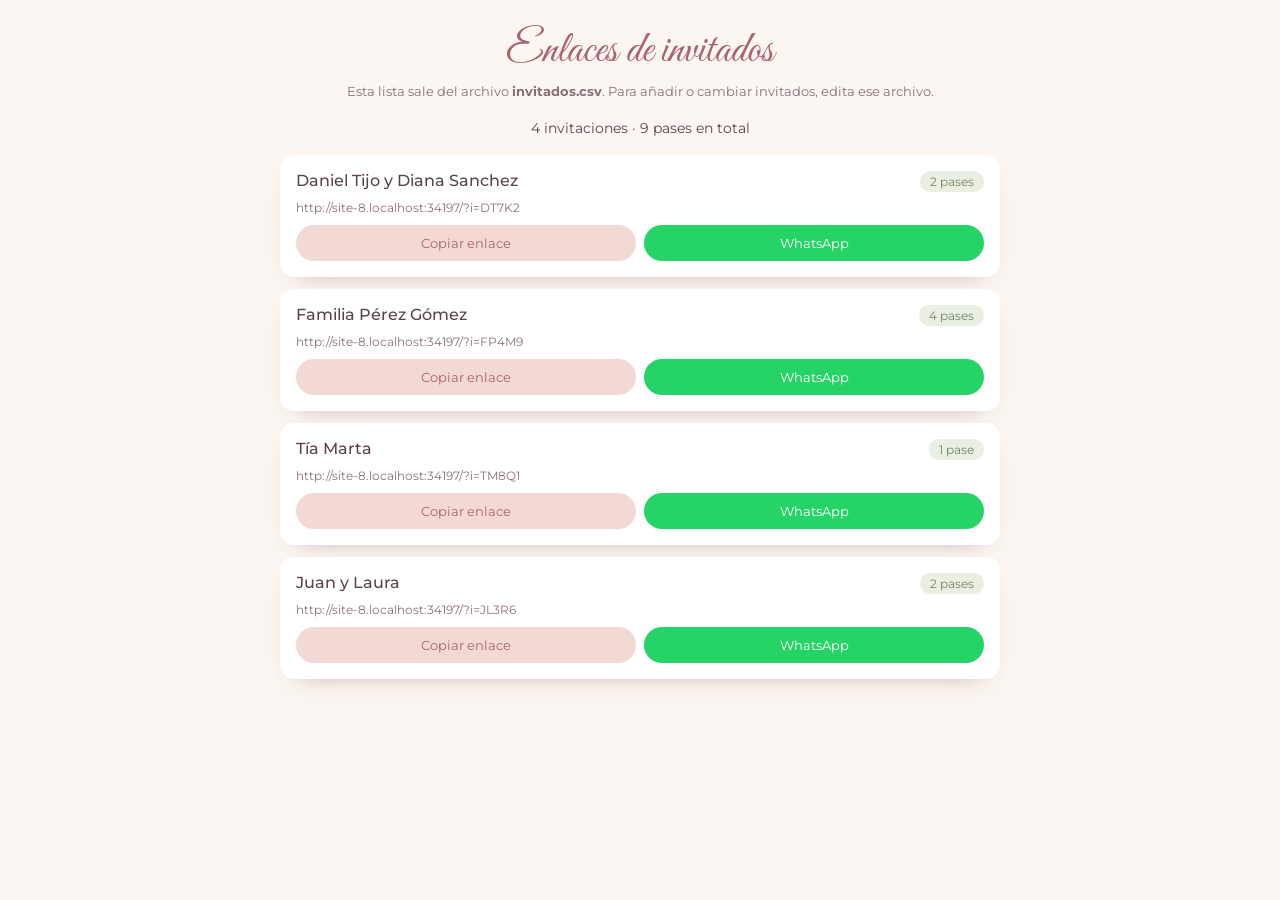
==== enlaces.html @ 88c60165 "Invitados por código desde invitados.csv Cada invitación usa ?i=CODIGO y la página toma el nombre y " ====
<!DOCTYPE html>
<html lang="es">
<head>
  <meta charset="UTF-8">
  <meta name="viewport" content="width=device-width, initial-scale=1.0">
  <meta name="robots" content="noindex">
  <title>Enlaces de invitados</title>
  <link href="https://fonts.googleapis.com/css2?family=Great+Vibes&family=Montserrat:wght@400;500&display=swap" rel="stylesheet">
  <style>
    body { font-family: Montserrat, sans-serif; background: #fbf6f1; color: #5a4448; margin: 0; padding: 24px 16px; }
    .wrap { max-width: 720px; margin: 0 auto; }
    h1 { font-family: "Great Vibes", cursive; font-weight: normal; color: #a8646a; font-size: 44px; margin: 0; text-align: center; }
    .sub { text-align: center; font-size: 13px; color: #8a7074; margin: 4px 0 20px; }
    .total { text-align: center; font-size: 14px; margin-bottom: 18px; }
    .card { background: #fff; border-radius: 14px; padding: 16px; margin-bottom: 12px; box-shadow: 0 10px 24px -18px rgba(120,60,70,.6); }
    .top { display: flex; justify-content: space-between; align-items: baseline; gap: 10px; }
    .name { font-weight: 500; }
    .pases { font-size: 12px; background: #e9efe3; color: #6f8660; padding: 3px 10px; border-radius: 20px; white-space: nowrap; }
    .url { font-size: 12px; color: #8a7074; word-break: break-all; margin: 8px 0 10px; }
    .row { display: flex; gap: 8px; }
    .row a, .row button { flex: 1; text-align: center; padding: 10px; border-radius: 30px; border: 0; font: inherit; font-size: 13px; cursor: pointer; text-decoration: none; }
    .copy { background: #f3d9d3; color: #a8646a; }
    .wa { background: #25d366; color: #fff; }
    .err { color: #a8646a; text-align: center; }
  </style>
</head>
<body>
  <div class="wrap">
    <h1>Enlaces de invitados</h1>
    <p class="sub">Esta lista sale del archivo <b>invitados.csv</b>. Para añadir o cambiar invitados, edita ese archivo.</p>
    <p class="total" id="total"></p>
    <div id="list"></div>
  </div>
  <script>
    function parseCSV(text) {
      const rows = text.replace(/^﻿/, "").split(/\r?\n/).filter((l) => l.trim());
      const split = (line) => {
        const out = []; let cur = ""; let q = false;
        for (const ch of line) {
          if (ch === '"') q = !q;
          else if ((ch === "," || ch === ";") && !q) { out.push(cur.trim()); cur = ""; }
          else cur += ch;
        }
        out.push(cur.trim()); return out;
      };
      const head = split(rows.shift()).map((h) => h.toLowerCase());
      return rows.map((r) => { const c = split(r); return Object.fromEntries(head.map((h, i) => [h, c[i] || ""])); });
    }
    const base = new URL("./", location.href).href;
    fetch("invitados.csv", { cache: "no-store" })
      .then((r) => r.text())
      .then((t) => {
        const guests = parseCSV(t).filter((g) => g.codigo);
        const totalPases = guests.reduce((s, g) => s + (parseInt(g.pases, 10) || 0), 0);
        document.getElementById("total").textContent = `${guests.length} invitaciones · ${totalPases} pases en total`;
        const list = document.getElementById("list");
        guests.forEach((g) => {
          const url = `${base}?i=${encodeURIComponent(g.codigo)}`;
          const n = parseInt(g.pases, 10) || 0;
          const msg = `¡Hola ${g.familia}! 💌 Con mucha alegría te compartimos la invitación a nuestra boda (válida para ${n} ${n === 1 ? "persona" : "personas"}). Ábrela aquí:\n${url}`;
          const card = document.createElement("div");
          card.className = "card";
          card.innerHTML = `
            <div class="top"><span class="name"></span><span class="pases"></span></div>
            <div class="url"></div>
            <div class="row"><button class="copy">Copiar enlace</button><a class="wa" target="_blank" rel="noopener">WhatsApp</a></div>`;
          card.querySelector(".name").textContent = g.familia;
          card.querySelector(".pases").textContent = `${n} ${n === 1 ? "pase" : "pases"}`;
          card.querySelector(".url").textContent = url;
          card.querySelector(".wa").href = "https://wa.me/?text=" + encodeURIComponent(msg);
          const btn = card.querySelector(".copy");
          btn.onclick = () => navigator.clipboard.writeText(url).then(() => { btn.textContent = "¡Copiado!"; setTimeout(() => btn.textContent = "Copiar enlace", 1500); });
          list.appendChild(card);
        });
      })
      .catch(() => { document.getElementById("list").innerHTML = '<p class="err">No se pudo leer invitados.csv</p>'; });
  </script>
</body>
</html>
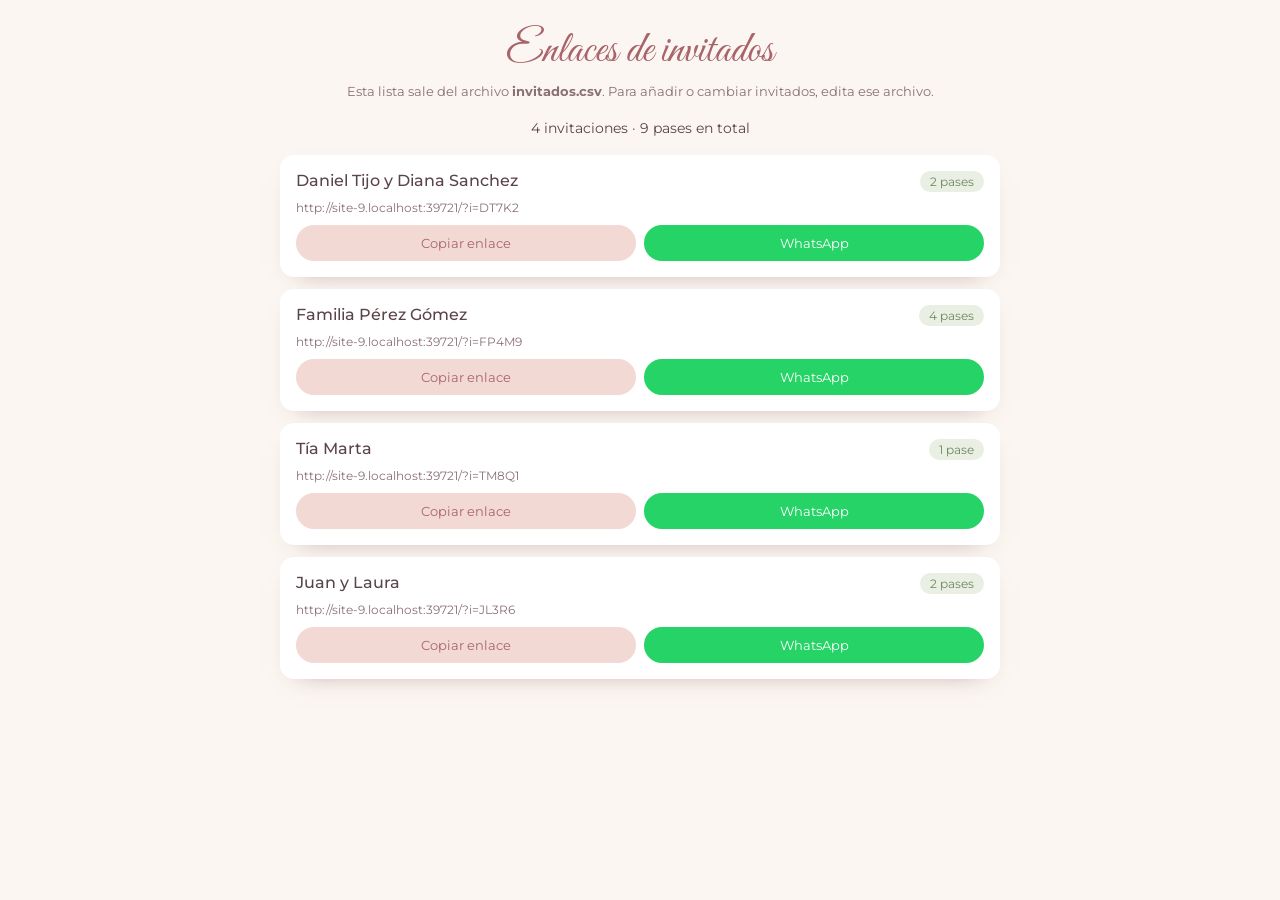
==== commit 1615ce7d: "Evitar que el modo oscuro del celular altere los colores Declarar color-scheme 'only light' para que" ====
--- a/enlaces.html
+++ b/enlaces.html
@@ -3,10 +3,13 @@
 <head>
   <meta charset="UTF-8">
   <meta name="viewport" content="width=device-width, initial-scale=1.0">
+  <meta name="color-scheme" content="only light">
+  <meta name="supported-color-schemes" content="light">
   <meta name="robots" content="noindex">
   <title>Enlaces de invitados</title>
   <link href="https://fonts.googleapis.com/css2?family=Great+Vibes&family=Montserrat:wght@400;500&display=swap" rel="stylesheet">
   <style>
+    :root { color-scheme: only light; }
     body { font-family: Montserrat, sans-serif; background: #fbf6f1; color: #5a4448; margin: 0; padding: 24px 16px; }
     .wrap { max-width: 720px; margin: 0 auto; }
     h1 { font-family: "Great Vibes", cursive; font-weight: normal; color: #a8646a; font-size: 44px; margin: 0; text-align: center; }
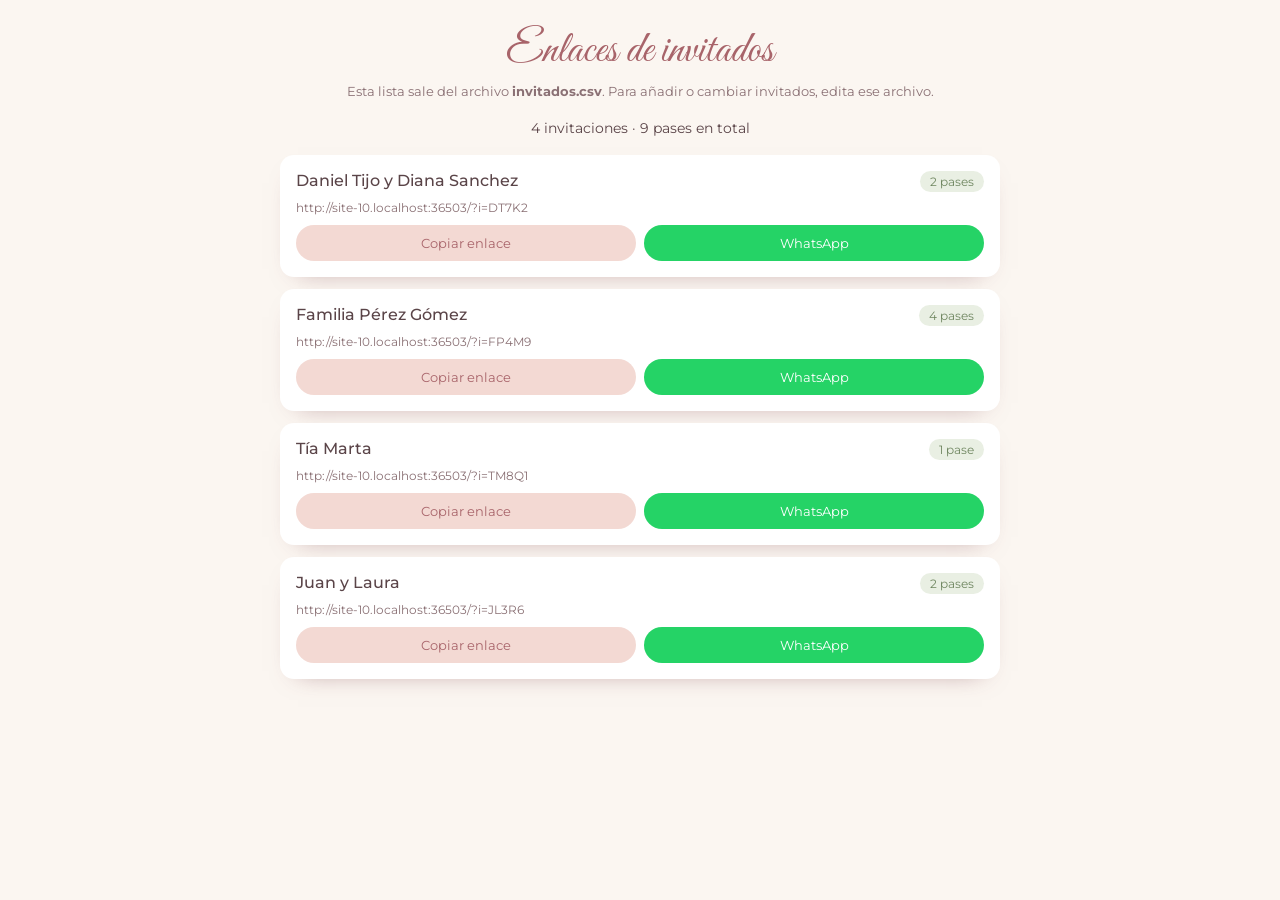
==== commit e82b0d07: "Mantener la paleta rosa con el modo oscuro de Samsung Internet Samsung Internet ignora 'only light' " ====
--- a/enlaces.html
+++ b/enlaces.html
@@ -3,13 +3,14 @@
 <head>
   <meta charset="UTF-8">
   <meta name="viewport" content="width=device-width, initial-scale=1.0">
-  <meta name="color-scheme" content="only light">
-  <meta name="supported-color-schemes" content="light">
+  <meta name="color-scheme" content="light dark">
+  <meta name="supported-color-schemes" content="light dark">
   <meta name="robots" content="noindex">
   <title>Enlaces de invitados</title>
   <link href="https://fonts.googleapis.com/css2?family=Great+Vibes&family=Montserrat:wght@400;500&display=swap" rel="stylesheet">
   <style>
-    :root { color-scheme: only light; }
+    :root { color-scheme: light dark; }
+    @media (prefers-color-scheme: dark) { :root { color-scheme: light dark; } body { background: #fbf6f1; color: #5a4448; } }
     body { font-family: Montserrat, sans-serif; background: #fbf6f1; color: #5a4448; margin: 0; padding: 24px 16px; }
     .wrap { max-width: 720px; margin: 0 auto; }
     h1 { font-family: "Great Vibes", cursive; font-weight: normal; color: #a8646a; font-size: 44px; margin: 0; text-align: center; }
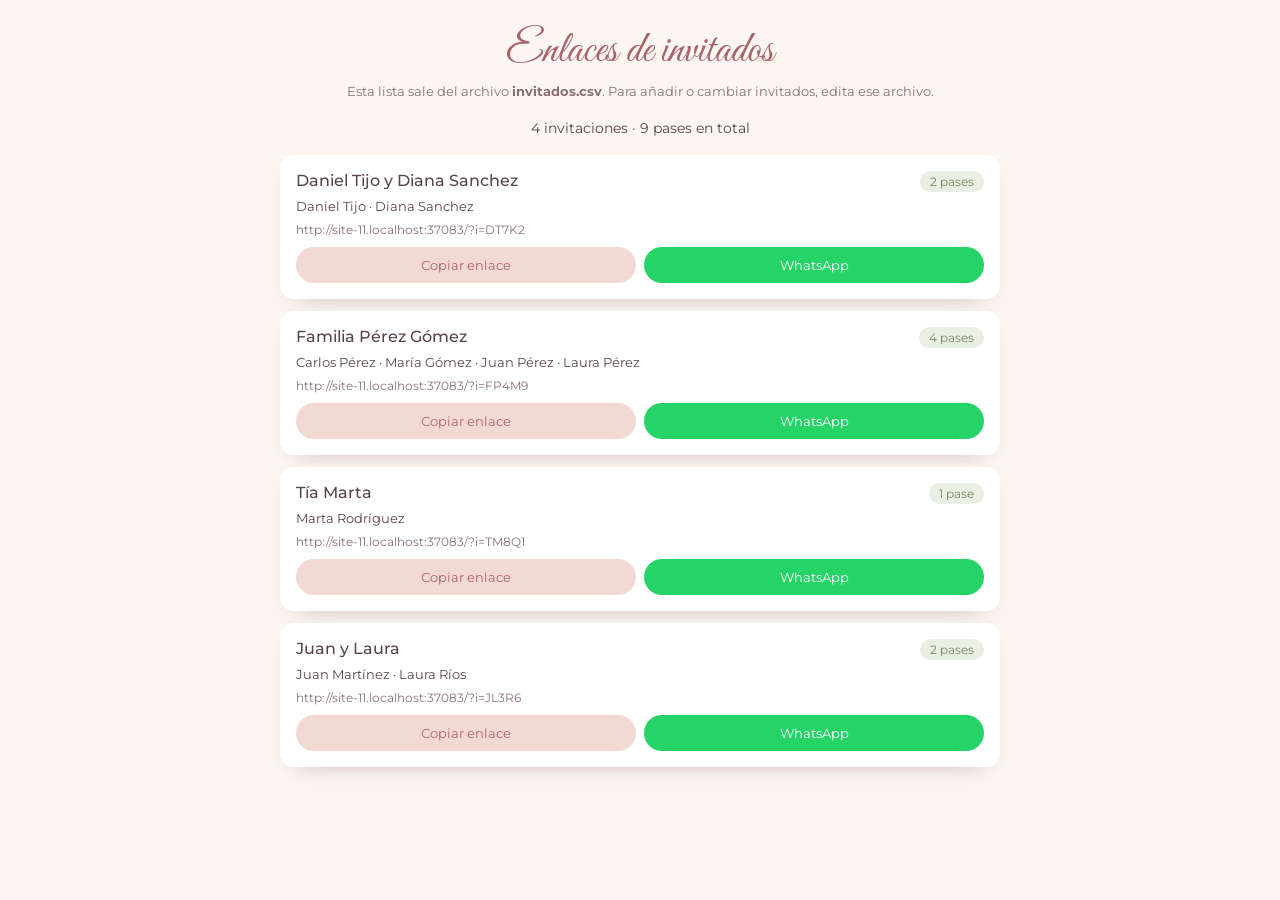
==== commit e88c4762: "Rediseño con orquídeas y datos reales de la boda - Nombres Daniel Alejandro y Diana Carolina, 19 de " ====
--- a/enlaces.html
+++ b/enlaces.html
@@ -20,6 +20,7 @@
     .top { display: flex; justify-content: space-between; align-items: baseline; gap: 10px; }
     .name { font-weight: 500; }
     .pases { font-size: 12px; background: #e9efe3; color: #6f8660; padding: 3px 10px; border-radius: 20px; white-space: nowrap; }
+    .who { font-size: 13px; color: #5a4448; margin-top: 6px; }
     .url { font-size: 12px; color: #8a7074; word-break: break-all; margin: 8px 0 10px; }
     .row { display: flex; gap: 8px; }
     .row a, .row button { flex: 1; text-align: center; padding: 10px; border-radius: 30px; border: 0; font: inherit; font-size: 13px; cursor: pointer; text-decoration: none; }
@@ -55,21 +56,24 @@
       .then((r) => r.text())
       .then((t) => {
         const guests = parseCSV(t).filter((g) => g.codigo);
-        const totalPases = guests.reduce((s, g) => s + (parseInt(g.pases, 10) || 0), 0);
+        const count = (g) => (g.invitados || "").split("|").filter((n) => n.trim()).length || parseInt(g.pases, 10) || 1;
+        const totalPases = guests.reduce((s, g) => s + count(g), 0);
         document.getElementById("total").textContent = `${guests.length} invitaciones · ${totalPases} pases en total`;
         const list = document.getElementById("list");
         guests.forEach((g) => {
           const url = `${base}?i=${encodeURIComponent(g.codigo)}`;
-          const n = parseInt(g.pases, 10) || 0;
+          const n = count(g);
           const msg = `¡Hola ${g.familia}! 💌 Con mucha alegría te compartimos la invitación a nuestra boda (válida para ${n} ${n === 1 ? "persona" : "personas"}). Ábrela aquí:\n${url}`;
           const card = document.createElement("div");
           card.className = "card";
           card.innerHTML = `
             <div class="top"><span class="name"></span><span class="pases"></span></div>
+            <div class="who"></div>
             <div class="url"></div>
             <div class="row"><button class="copy">Copiar enlace</button><a class="wa" target="_blank" rel="noopener">WhatsApp</a></div>`;
           card.querySelector(".name").textContent = g.familia;
           card.querySelector(".pases").textContent = `${n} ${n === 1 ? "pase" : "pases"}`;
+          card.querySelector(".who").textContent = (g.invitados || "").split("|").map((x) => x.trim()).filter(Boolean).join(" · ");
           card.querySelector(".url").textContent = url;
           card.querySelector(".wa").href = "https://wa.me/?text=" + encodeURIComponent(msg);
           const btn = card.querySelector(".copy");
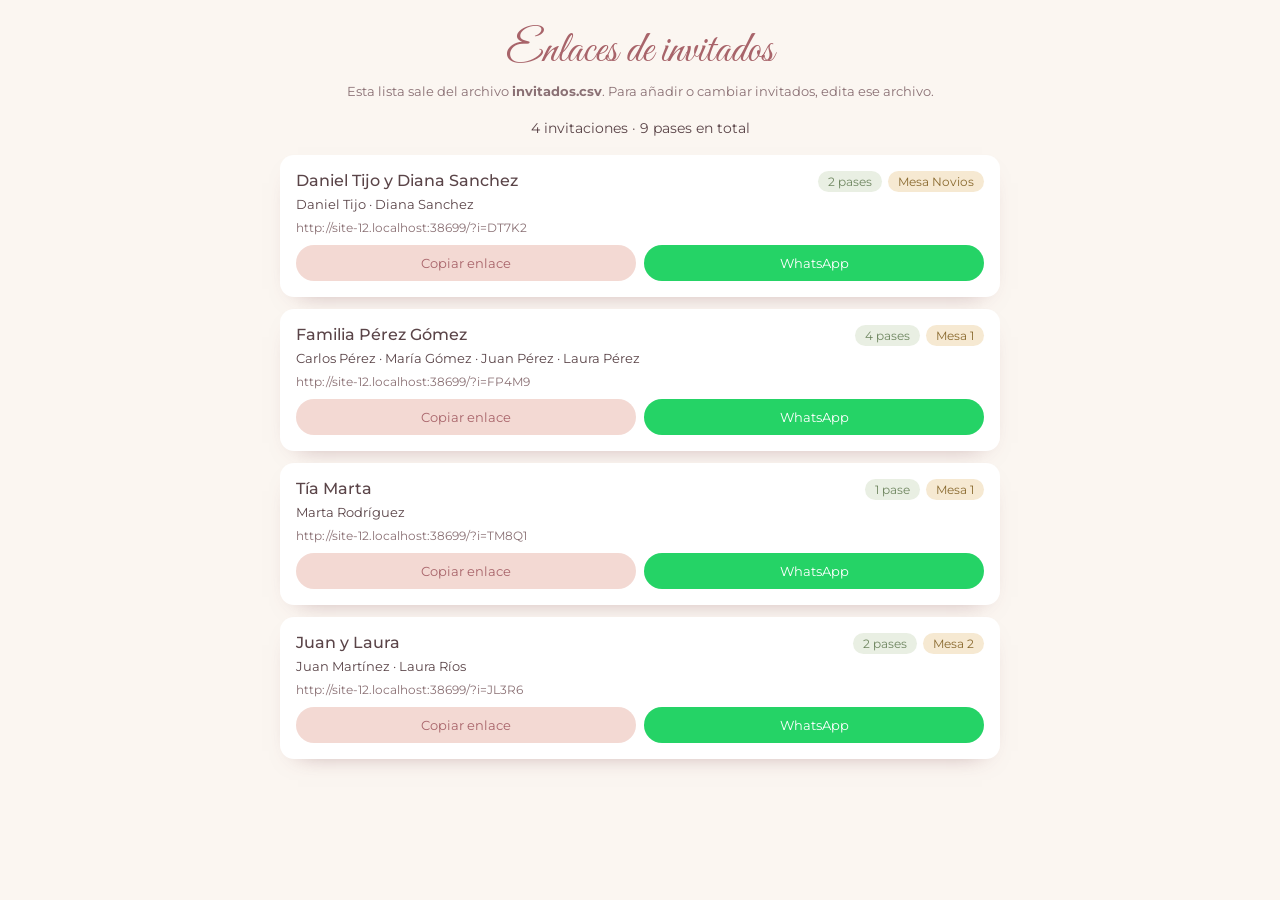
==== commit d3ff6d02: "Punto 3: plano de mesas (mesas.html) y columna mesa en invitados.csv Co-Authored-By: Claude Opus 5.5" ====
--- a/enlaces.html
+++ b/enlaces.html
@@ -20,6 +20,7 @@
     .top { display: flex; justify-content: space-between; align-items: baseline; gap: 10px; }
     .name { font-weight: 500; }
     .pases { font-size: 12px; background: #e9efe3; color: #6f8660; padding: 3px 10px; border-radius: 20px; white-space: nowrap; }
+    .mesa { font-size: 12px; background: #f6e9d2; color: #8a6a2f; padding: 3px 10px; border-radius: 20px; white-space: nowrap; margin-left: 6px; }
     .who { font-size: 13px; color: #5a4448; margin-top: 6px; }
     .url { font-size: 12px; color: #8a7074; word-break: break-all; margin: 8px 0 10px; }
     .row { display: flex; gap: 8px; }
@@ -67,12 +68,13 @@
           const card = document.createElement("div");
           card.className = "card";
           card.innerHTML = `
-            <div class="top"><span class="name"></span><span class="pases"></span></div>
+            <div class="top"><span class="name"></span><span><span class="pases"></span><span class="mesa" hidden></span></span></div>
             <div class="who"></div>
             <div class="url"></div>
             <div class="row"><button class="copy">Copiar enlace</button><a class="wa" target="_blank" rel="noopener">WhatsApp</a></div>`;
           card.querySelector(".name").textContent = g.familia;
           card.querySelector(".pases").textContent = `${n} ${n === 1 ? "pase" : "pases"}`;
+          if ((g.mesa || "").trim()) { const m = card.querySelector(".mesa"); m.hidden = false; m.textContent = "Mesa " + g.mesa.trim(); }
           card.querySelector(".who").textContent = (g.invitados || "").split("|").map((x) => x.trim()).filter(Boolean).join(" · ");
           card.querySelector(".url").textContent = url;
           card.querySelector(".wa").href = "https://wa.me/?text=" + encodeURIComponent(msg);
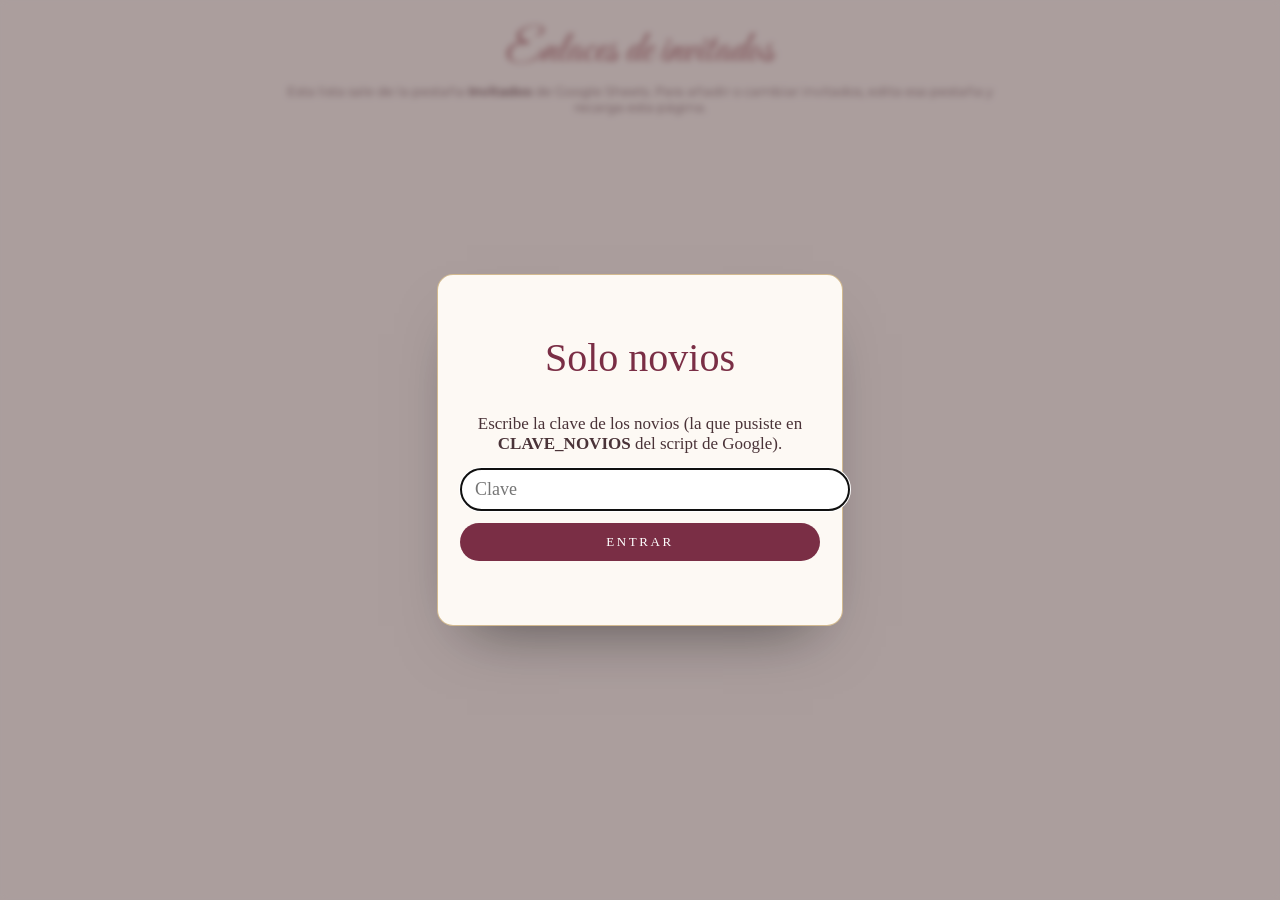
==== commit 7bfe2802: "Punto 3: lista de invitados en Google Sheets y editor interactivo del plano de mesas Co-Authored-By:" ====
--- a/enlaces.html
+++ b/enlaces.html
@@ -22,6 +22,9 @@
     .pases { font-size: 12px; background: #e9efe3; color: #6f8660; padding: 3px 10px; border-radius: 20px; white-space: nowrap; }
     .mesa { font-size: 12px; background: #f6e9d2; color: #8a6a2f; padding: 3px 10px; border-radius: 20px; white-space: nowrap; margin-left: 6px; }
     .who { font-size: 13px; color: #5a4448; margin-top: 6px; }
+    .state { font-size: 12px; margin-top: 6px; color: #8a7074; }
+    .state.yes { color: #6f8660; }
+    .state.no { color: #a8646a; }
     .url { font-size: 12px; color: #8a7074; word-break: break-all; margin: 8px 0 10px; }
     .row { display: flex; gap: 8px; }
     .row a, .row button { flex: 1; text-align: center; padding: 10px; border-radius: 30px; border: 0; font: inherit; font-size: 13px; cursor: pointer; text-decoration: none; }
@@ -33,49 +36,44 @@
 <body>
   <div class="wrap">
     <h1>Enlaces de invitados</h1>
-    <p class="sub">Esta lista sale del archivo <b>invitados.csv</b>. Para añadir o cambiar invitados, edita ese archivo.</p>
+    <p class="sub">Esta lista sale de la pestaña <b>Invitados</b> de Google Sheets. Para añadir o cambiar invitados, edita esa pestaña y recarga esta página.</p>
     <p class="total" id="total"></p>
     <div id="list"></div>
   </div>
+  <script src="panel.js?v=202609240400"></script>
   <script>
-    function parseCSV(text) {
-      const rows = text.replace(/^﻿/, "").split(/\r?\n/).filter((l) => l.trim());
-      const split = (line) => {
-        const out = []; let cur = ""; let q = false;
-        for (const ch of line) {
-          if (ch === '"') q = !q;
-          else if ((ch === "," || ch === ";") && !q) { out.push(cur.trim()); cur = ""; }
-          else cur += ch;
-        }
-        out.push(cur.trim()); return out;
-      };
-      const head = split(rows.shift()).map((h) => h.toLowerCase());
-      return rows.map((r) => { const c = split(r); return Object.fromEntries(head.map((h, i) => [h, c[i] || ""])); });
-    }
     const base = new URL("./", location.href).href;
-    fetch("invitados.csv", { cache: "no-store" })
-      .then((r) => r.text())
-      .then((t) => {
-        const guests = parseCSV(t).filter((g) => g.codigo);
-        const count = (g) => (g.invitados || "").split("|").filter((n) => n.trim()).length || parseInt(g.pases, 10) || 1;
-        const totalPases = guests.reduce((s, g) => s + count(g), 0);
+    Panel.cargarLista()
+      .then((r) => {
+        const guests = r.familias;
+        const totalPases = guests.reduce((s, g) => s + g.personas.length, 0);
         document.getElementById("total").textContent = `${guests.length} invitaciones · ${totalPases} pases en total`;
         const list = document.getElementById("list");
         guests.forEach((g) => {
           const url = `${base}?i=${encodeURIComponent(g.codigo)}`;
-          const n = count(g);
+          const n = g.personas.length;
           const msg = `¡Hola ${g.familia}! 💌 Con mucha alegría te compartimos la invitación a nuestra boda (válida para ${n} ${n === 1 ? "persona" : "personas"}). Ábrela aquí:\n${url}`;
           const card = document.createElement("div");
           card.className = "card";
           card.innerHTML = `
             <div class="top"><span class="name"></span><span><span class="pases"></span><span class="mesa" hidden></span></span></div>
             <div class="who"></div>
+            <div class="state"></div>
             <div class="url"></div>
             <div class="row"><button class="copy">Copiar enlace</button><a class="wa" target="_blank" rel="noopener">WhatsApp</a></div>`;
           card.querySelector(".name").textContent = g.familia;
           card.querySelector(".pases").textContent = `${n} ${n === 1 ? "pase" : "pases"}`;
-          if ((g.mesa || "").trim()) { const m = card.querySelector(".mesa"); m.hidden = false; m.textContent = "Mesa " + g.mesa.trim(); }
-          card.querySelector(".who").textContent = (g.invitados || "").split("|").map((x) => x.trim()).filter(Boolean).join(" · ");
+          const mesas = [...new Set(g.personas.map((p) => p.mesa).filter(Boolean))];
+          if (mesas.length) {
+            const m = card.querySelector(".mesa");
+            m.hidden = false;
+            m.textContent = (mesas.length === 1 ? "Mesa " : "Mesas ") + mesas.join(", ");
+          }
+          card.querySelector(".who").textContent = g.personas.map((p) => p.nombre).join(" · ");
+          const c = g.confirmacion;
+          const st = card.querySelector(".state");
+          st.textContent = !c ? "⏳ Aún no responde" : c.asistencia === "Sí" ? `✓ Confirmó ${c.asistentes.length} de ${n}` : "✗ No podrá asistir";
+          st.className = "state " + (!c ? "" : c.asistencia === "Sí" ? "yes" : "no");
           card.querySelector(".url").textContent = url;
           card.querySelector(".wa").href = "https://wa.me/?text=" + encodeURIComponent(msg);
           const btn = card.querySelector(".copy");
@@ -83,7 +81,12 @@
           list.appendChild(card);
         });
       })
-      .catch(() => { document.getElementById("list").innerHTML = '<p class="err">No se pudo leer invitados.csv</p>'; });
+      .catch((err) => {
+        const p = document.createElement("p");
+        p.className = "err";
+        p.textContent = err.message;
+        document.getElementById("list").replaceChildren(p);
+      });
   </script>
 </body>
 </html>
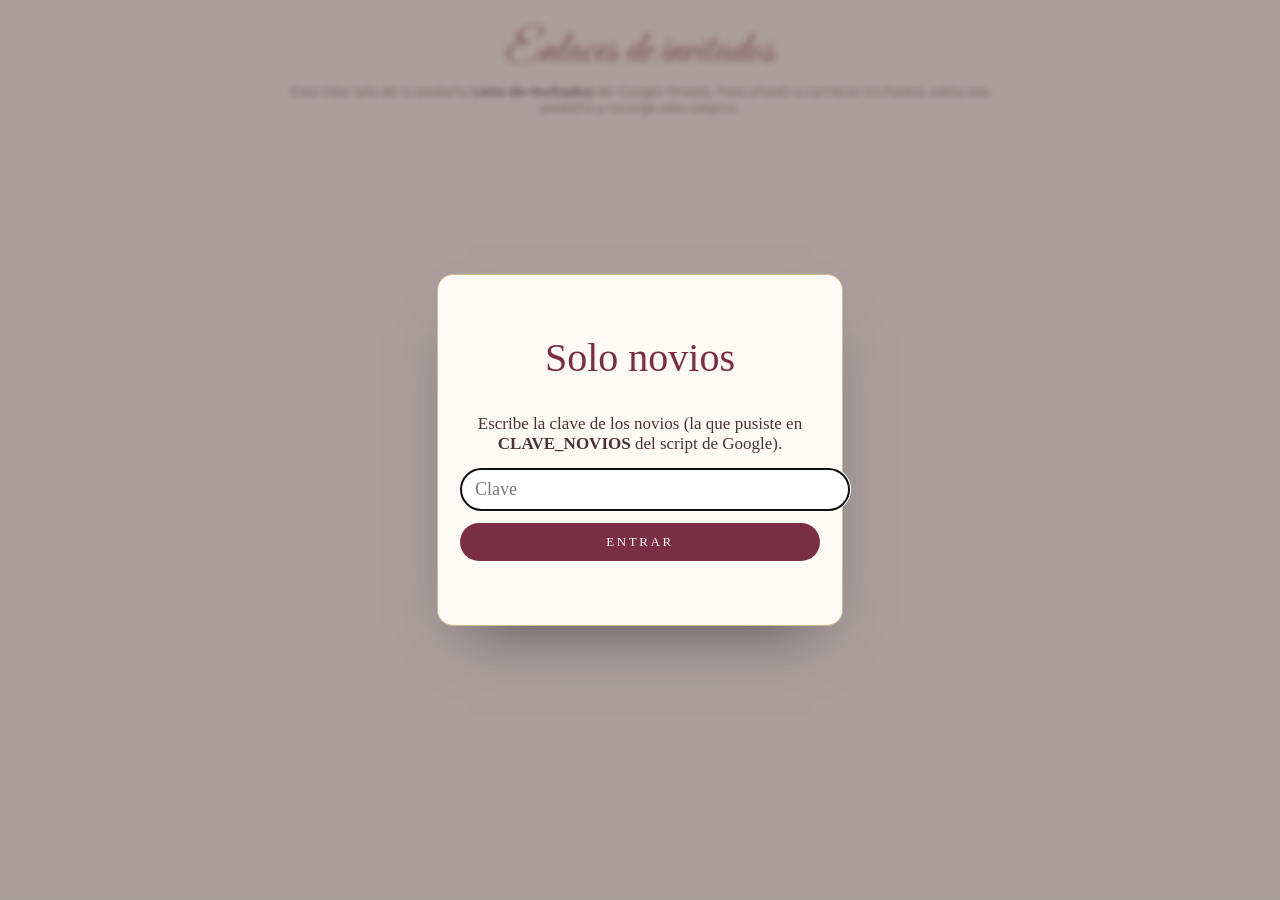
==== commit a1a1bc70: "Usar la pestaña Lista de Invitados del usuario (Familia, Código y acompañantes) Co-Authored-By: Clau" ====
--- a/enlaces.html
+++ b/enlaces.html
@@ -36,22 +36,23 @@
 <body>
   <div class="wrap">
     <h1>Enlaces de invitados</h1>
-    <p class="sub">Esta lista sale de la pestaña <b>Invitados</b> de Google Sheets. Para añadir o cambiar invitados, edita esa pestaña y recarga esta página.</p>
+    <p class="sub">Esta lista sale de la pestaña <b>Lista de Invitados</b> de Google Sheets. Para añadir o cambiar invitados, edita esa pestaña y recarga esta página.</p>
     <p class="total" id="total"></p>
     <div id="list"></div>
   </div>
-  <script src="panel.js?v=202609240400"></script>
+  <script src="panel.js?v=202609240500"></script>
   <script>
     const base = new URL("./", location.href).href;
     Panel.cargarLista()
       .then((r) => {
         const guests = r.familias;
-        const totalPases = guests.reduce((s, g) => s + g.personas.length, 0);
+        const pasesDe = (g) => g.personas.reduce((s, p) => s + (p.pases || 1), 0);
+        const totalPases = guests.reduce((s, g) => s + pasesDe(g), 0);
         document.getElementById("total").textContent = `${guests.length} invitaciones · ${totalPases} pases en total`;
         const list = document.getElementById("list");
         guests.forEach((g) => {
           const url = `${base}?i=${encodeURIComponent(g.codigo)}`;
-          const n = g.personas.length;
+          const n = pasesDe(g);
           const msg = `¡Hola ${g.familia}! 💌 Con mucha alegría te compartimos la invitación a nuestra boda (válida para ${n} ${n === 1 ? "persona" : "personas"}). Ábrela aquí:\n${url}`;
           const card = document.createElement("div");
           card.className = "card";
@@ -69,7 +70,7 @@
             m.hidden = false;
             m.textContent = (mesas.length === 1 ? "Mesa " : "Mesas ") + mesas.join(", ");
           }
-          card.querySelector(".who").textContent = g.personas.map((p) => p.nombre).join(" · ");
+          card.querySelector(".who").textContent = g.personas.map((p) => p.nombre + (p.pases > 1 ? ` (+${p.pases - 1})` : "")).join(" · ");
           const c = g.confirmacion;
           const st = card.querySelector(".state");
           st.textContent = !c ? "⏳ Aún no responde" : c.asistencia === "Sí" ? `✓ Confirmó ${c.asistentes.length} de ${n}` : "✗ No podrá asistir";
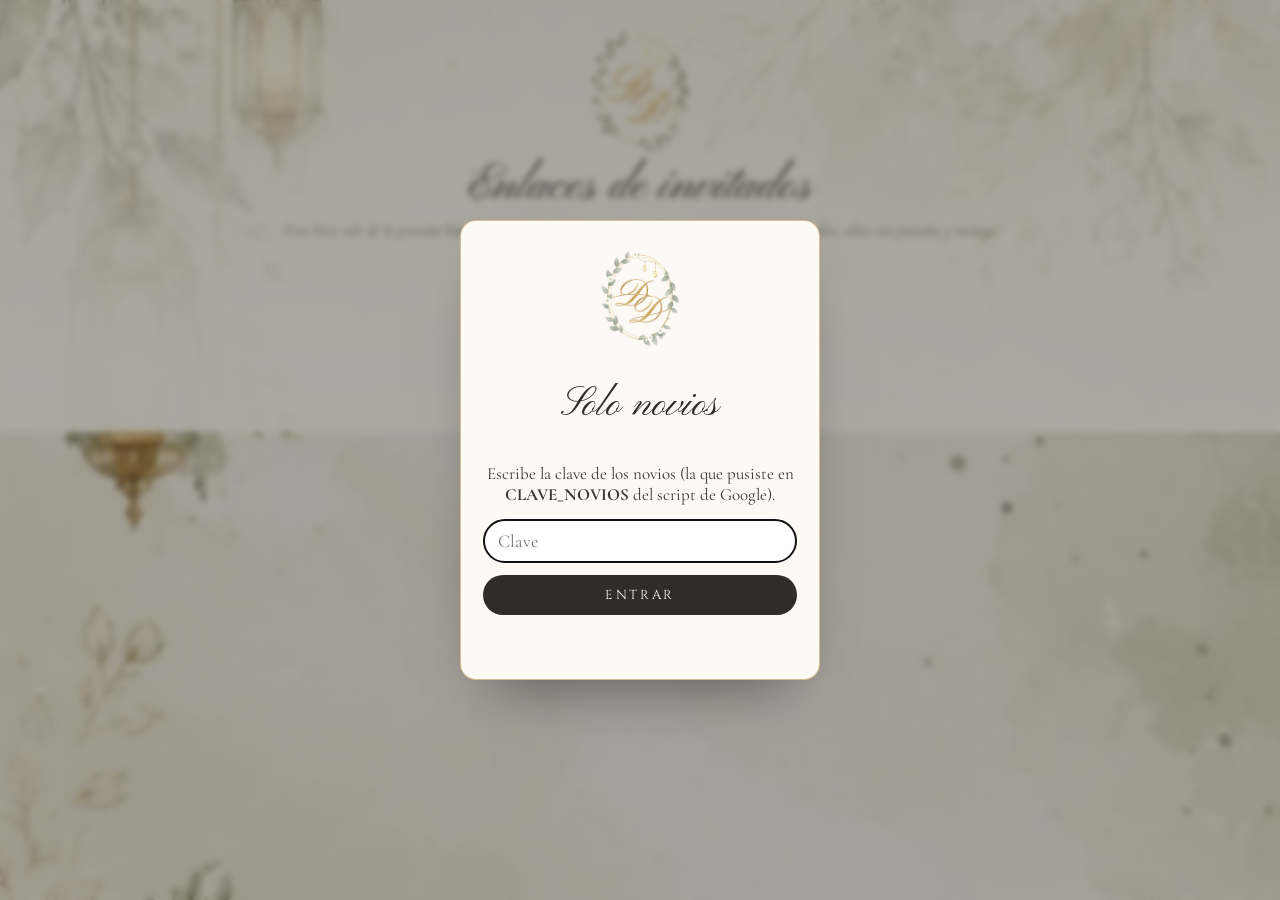
==== commit 5341fab2: "Mismo estilo en todas las páginas adicionales con tema.css compartido Co-Authored-By: Claude Opus 5." ====
--- a/enlaces.html
+++ b/enlaces.html
@@ -4,43 +4,45 @@
   <meta charset="UTF-8">
   <meta name="viewport" content="width=device-width, initial-scale=1.0">
   <meta name="color-scheme" content="light dark">
-  <meta name="supported-color-schemes" content="light dark">
   <meta name="robots" content="noindex">
   <title>Enlaces de invitados</title>
-  <link href="https://fonts.googleapis.com/css2?family=Great+Vibes&family=Montserrat:wght@400;500&display=swap" rel="stylesheet">
+  <link href="https://fonts.googleapis.com/css2?family=Cinzel:wght@400;500&family=Cormorant+Garamond:ital,wght@0,400;0,500;0,600;1,400&family=Pinyon+Script&display=swap" rel="stylesheet">
+  <link rel="stylesheet" href="tema.css?v=202611100900">
   <style>
-    :root { color-scheme: light dark; }
-    @media (prefers-color-scheme: dark) { :root { color-scheme: light dark; } body { background: #fbf6f1; color: #5a4448; } }
-    body { font-family: Montserrat, sans-serif; background: #fbf6f1; color: #5a4448; margin: 0; padding: 24px 16px; }
+    @media (prefers-color-scheme: dark) { html, body { background: var(--ivory); color: var(--ink); } }
+    * { box-sizing: border-box; }
+    body { font-family: var(--serif); font-variant-numeric: lining-nums; background: var(--ivory); color: var(--ink); margin: 0; padding: 24px 16px 40px; font-size: 17px; }
     .wrap { max-width: 720px; margin: 0 auto; }
-    h1 { font-family: "Great Vibes", cursive; font-weight: normal; color: #a8646a; font-size: 44px; margin: 0; text-align: center; }
-    .sub { text-align: center; font-size: 13px; color: #8a7074; margin: 4px 0 20px; }
-    .total { text-align: center; font-size: 14px; margin-bottom: 18px; }
-    .card { background: #fff; border-radius: 14px; padding: 16px; margin-bottom: 12px; box-shadow: 0 10px 24px -18px rgba(120,60,70,.6); }
+    h1 { font-family: var(--script); font-weight: normal; color: var(--wine); font-size: 50px; line-height: 1.2; margin: 0; text-align: center; }
+    .sub { text-align: center; font-size: 16px; font-style: italic; color: var(--ink-soft); margin: 4px 0 6px; }
+    .total { text-align: center; font-family: var(--caps); font-size: 12px; letter-spacing: .2em; text-transform: uppercase; color: var(--gold); margin-bottom: 18px; }
+    .card { background: var(--card); border: 1px solid var(--line); border-radius: 14px; padding: 14px 16px; margin-bottom: 12px; box-shadow: 0 18px 30px -26px var(--shadow); }
     .top { display: flex; justify-content: space-between; align-items: baseline; gap: 10px; }
-    .name { font-weight: 500; }
-    .pases { font-size: 12px; background: #e9efe3; color: #6f8660; padding: 3px 10px; border-radius: 20px; white-space: nowrap; }
-    .mesa { font-size: 12px; background: #f6e9d2; color: #8a6a2f; padding: 3px 10px; border-radius: 20px; white-space: nowrap; margin-left: 6px; }
-    .who { font-size: 13px; color: #5a4448; margin-top: 6px; }
-    .state { font-size: 12px; margin-top: 6px; color: #8a7074; }
-    .state.yes { color: #6f8660; }
-    .state.no { color: #a8646a; }
-    .url { font-size: 12px; color: #8a7074; word-break: break-all; margin: 8px 0 10px; }
+    .name { font-family: var(--caps); font-size: 14px; letter-spacing: .1em; text-transform: uppercase; color: var(--wine); }
+    .pases { font-size: 14px; background: var(--sage-light); color: #4f6049; padding: 2px 10px; border-radius: 20px; white-space: nowrap; }
+    .mesa { font-size: 14px; background: #f3ead6; color: #7a5e2c; padding: 2px 10px; border-radius: 20px; white-space: nowrap; margin-left: 6px; }
+    .who { font-size: 17px; margin-top: 6px; }
+    .state { font-size: 15px; margin-top: 4px; color: var(--ink-soft); font-style: italic; }
+    .state.yes { color: #4f6b49; }
+    .state.no { color: #8a5a4a; }
+    .url { font-size: 14px; color: var(--ink-soft); word-break: break-all; margin: 8px 0 10px; }
     .row { display: flex; gap: 8px; }
-    .row a, .row button { flex: 1; text-align: center; padding: 10px; border-radius: 30px; border: 0; font: inherit; font-size: 13px; cursor: pointer; text-decoration: none; }
-    .copy { background: #f3d9d3; color: #a8646a; }
-    .wa { background: #25d366; color: #fff; }
-    .err { color: #a8646a; text-align: center; }
+    .row a, .row button { flex: 1; text-align: center; padding: 9px; border-radius: 999px; font: inherit; font-size: 15px; cursor: pointer; text-decoration: none; }
+    .copy { background: #fff; border: 1px solid var(--line); color: var(--wine); }
+    .wa { background: #25d366; border: 1px solid #25d366; color: #fff; }
+    .err { color: #a3272f; text-align: center; }
   </style>
 </head>
-<body>
+<body class="pg-fondo">
   <div class="wrap">
+    <img class="pg-logo" src="assets/logo-dd.webp" alt="" width="104" height="130">
     <h1>Enlaces de invitados</h1>
     <p class="sub">Esta lista sale de la pestaña <b>Lista de Invitados</b> de Google Sheets. Para añadir o cambiar invitados, edita esa pestaña y recarga esta página.</p>
+    <img class="pg-flor" src="assets/separador.webp" alt="" width="300" height="108">
     <p class="total" id="total"></p>
     <div id="list"></div>
   </div>
-  <script src="panel.js?v=202609240500"></script>
+  <script src="panel.js?v=202611100900"></script>
   <script>
     const base = new URL("./", location.href).href;
     Panel.cargarLista()
--- a/tema.css
+++ b/tema.css
@@ -0,0 +1,53 @@
+/* =========================================================
+   TEMA COMPARTIDO — Daniel Alejandro & Diana Carolina
+   Colores, fuentes y fondo que usan TODAS las páginas: la invitación (index.html),
+   el panel de los novios, el plano de mesas, los enlaces, la subida de fotos y la tarjeta QR.
+   Si se cambia la paleta de la invitación, se cambia aquí y todo queda igual.
+   ========================================================= */
+:root {
+  color-scheme: light dark;
+  --ivory: #fdf9f4;
+  --card: #fffdf9;
+  --champagne: #f4ede2;
+  --blush: #ebe1d3;
+  --linen: #e6ddcf;
+  --rose-light: #f6ece6;
+  --rose: #e3b0b4;
+  --rose-deep: #c4838e;
+  --wine: #2f2d2a;
+  --wine-deep: #1c1b19;
+  --gold: #b8914f;
+  --gold-light: #e7cf9c;
+  --gold-foil: linear-gradient(100deg, #a47a36 0%, #ecd49c 22%, #b8914f 42%, #f5e6bf 58%, #a47a36 78%, #e2c686 100%);
+  --leaf: #7d8f63;
+  --ink: #3a3835;
+  --ink-soft: #6f6b64;
+  --sage: #8d9c87;
+  --sage-light: #dfe5da;
+  --line: rgba(184, 145, 79, .45);
+  --shadow: rgba(55, 50, 42, .45);
+
+  --script: "Pinyon Script", "Great Vibes", cursive;
+  --serif: "Cormorant Garamond", Georgia, serif;
+  --caps: "Cinzel", "Cormorant Garamond", Georgia, serif;
+
+  --ease: cubic-bezier(.22, .8, .24, 1);
+}
+
+/* Fondo de acuarela (el mismo de la portada) que se desvanece hacia abajo: páginas adicionales */
+.pg-fondo {
+  background:
+    linear-gradient(180deg, rgba(250, 248, 242, .25) 0, rgba(250, 248, 242, .8) 320px, var(--ivory) 620px) no-repeat,
+    url("assets/fondo-portada.jpg") top center / 100% auto no-repeat,
+    var(--ivory) !important;
+}
+@media (min-width: 900px) {
+  .pg-fondo { background:
+    linear-gradient(180deg, rgba(250, 248, 242, .45) 0, rgba(250, 248, 242, .9) 300px, var(--ivory) 520px) no-repeat,
+    url("assets/fondo-portada.jpg") center 18% / 100% auto no-repeat,
+    var(--ivory) !important; }
+}
+/* Logo DD (corona de hojas y faroles) y separador de flores blancas, en imagen */
+.pg-logo { display: block; width: 104px; height: auto; margin: 0 auto 2px; }
+.pg-flor { display: block; width: min(300px, 80vw); height: auto; margin: 4px auto 14px; }
+@media print { .pg-fondo { background: #fff !important; } .pg-flor { width: 220px; } }
